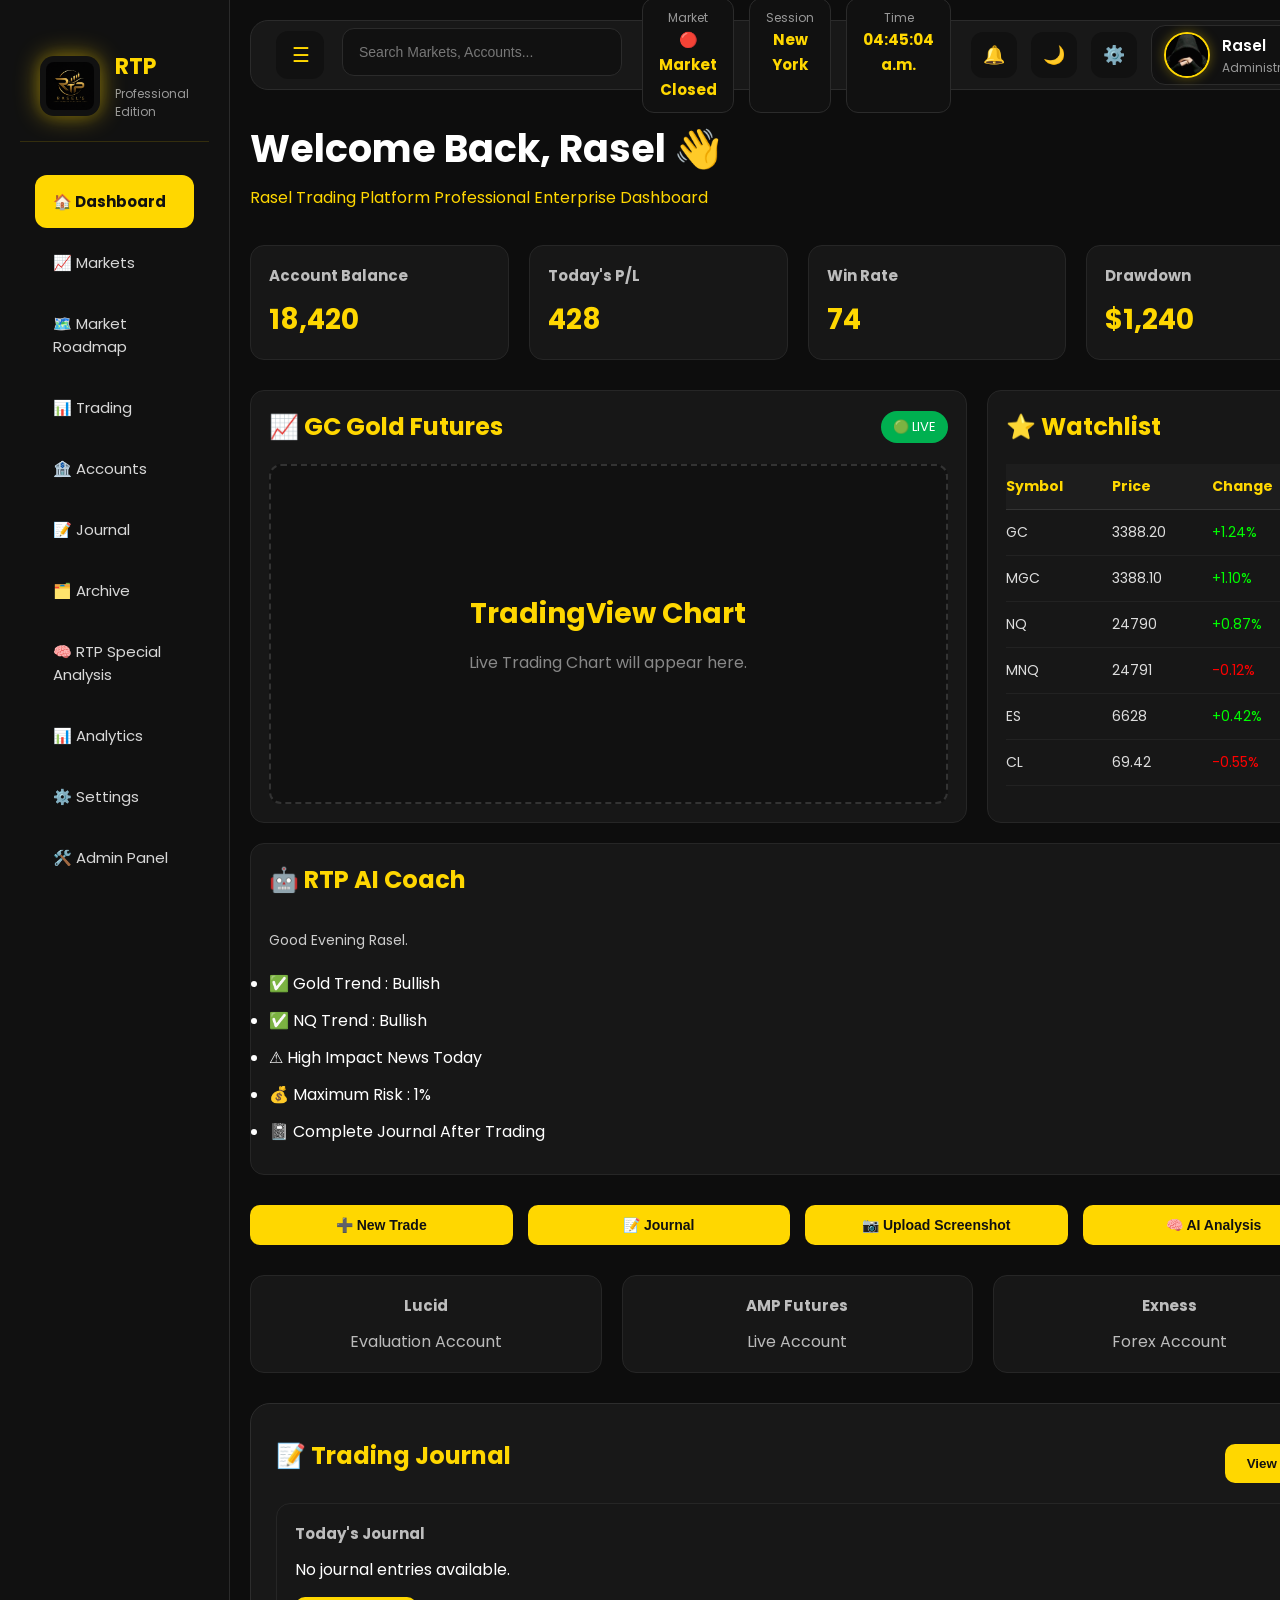
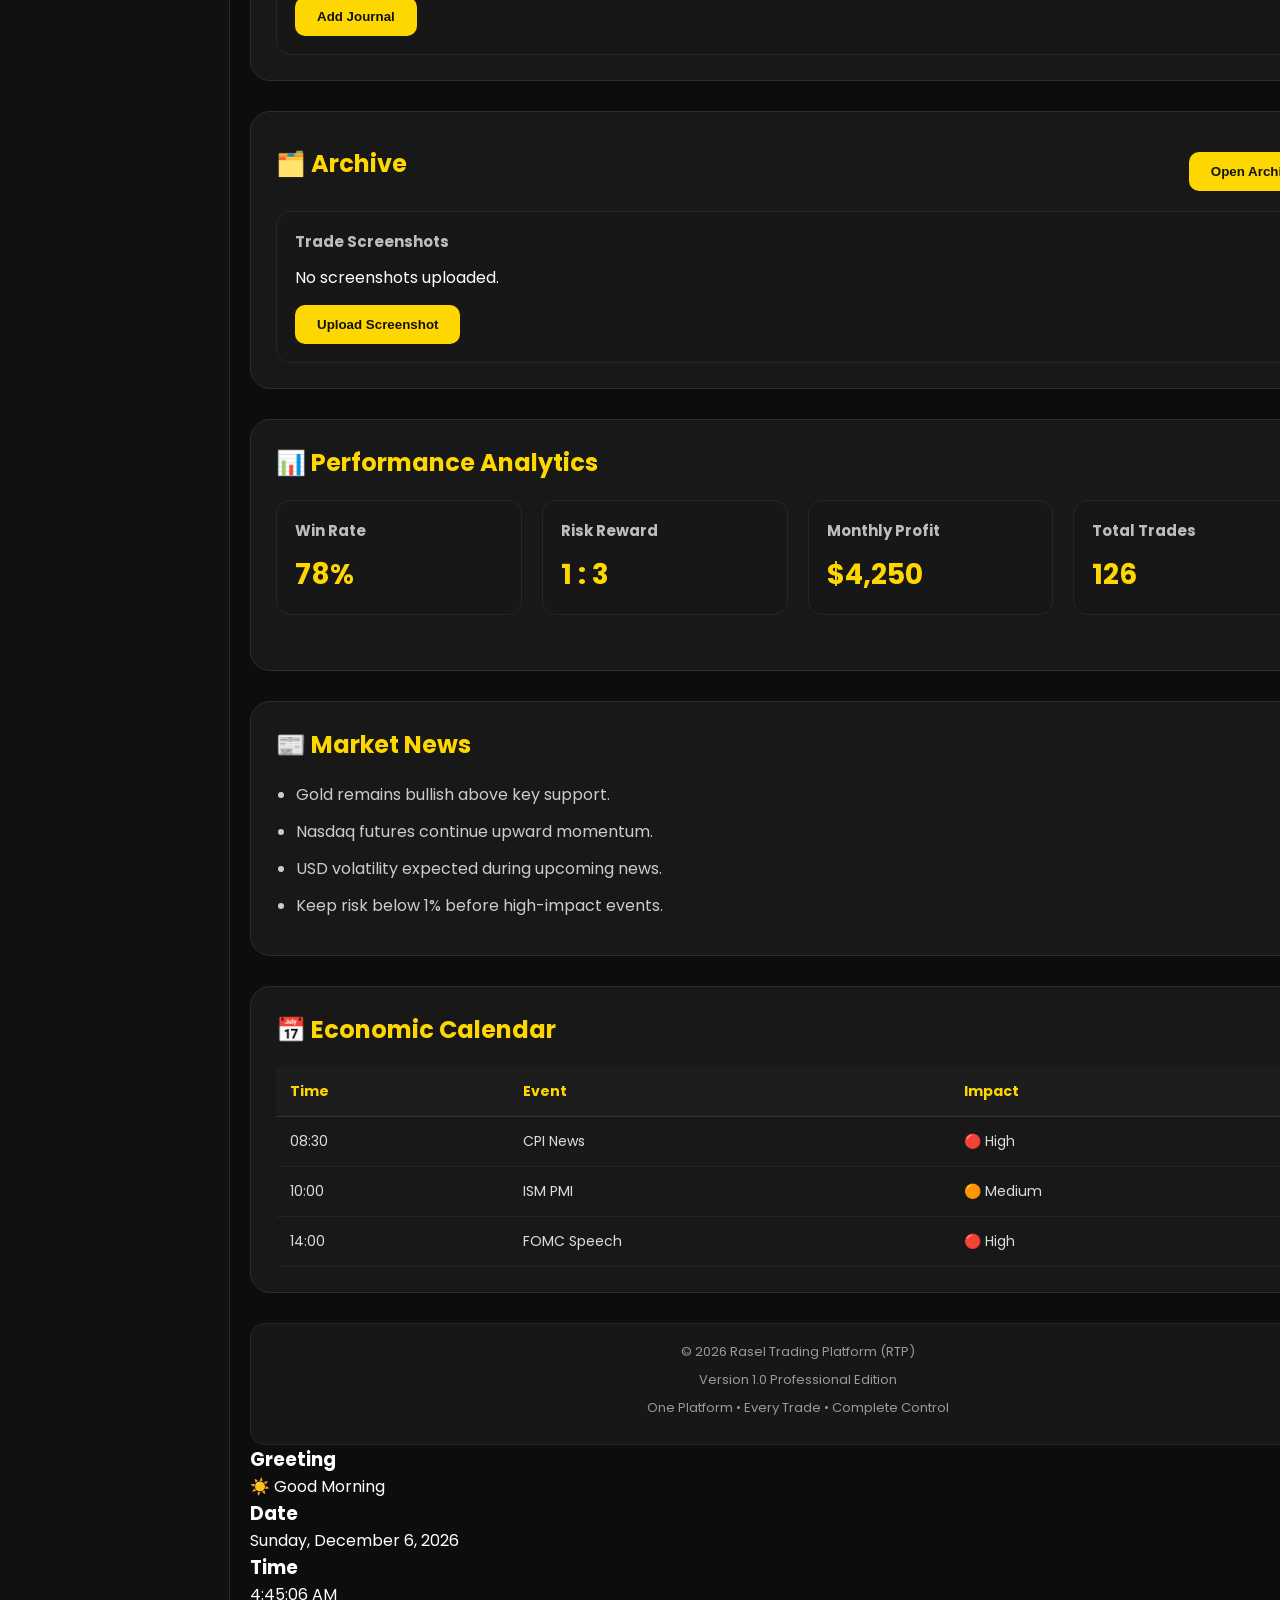
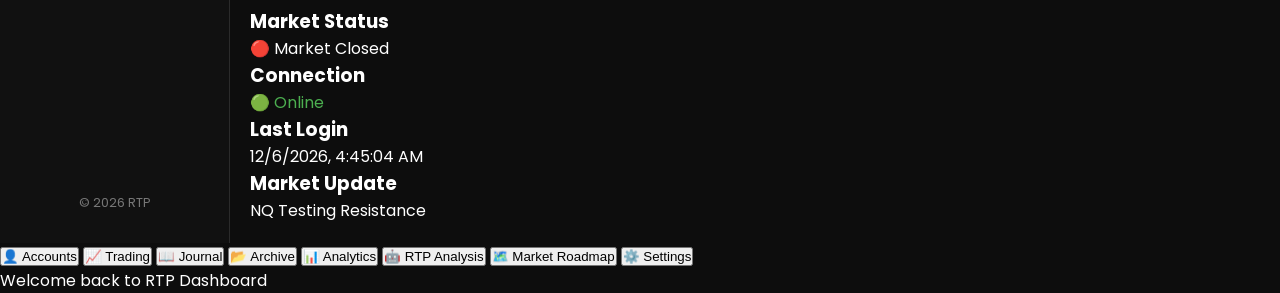
==== pages/dashboard.html @ 428b25da "Initial commit" ====
<!DOCTYPE html>
<html lang="en">

<head>

<meta charset="UTF-8">

<meta name="viewport" content="width=device-width, initial-scale=1.0">

<title>RTP Dashboard</title>

<link rel="stylesheet" href="../css/dashboard.css">

<link rel="preconnect" href="https://fonts.googleapis.com">

<link rel="preconnect" href="https://fonts.gstatic.com" crossorigin>

<link href="https://fonts.googleapis.com/css2?family=Poppins:wght@300;400;500;600;700&display=swap" rel="stylesheet">

</head>

<body>

<div class="container">

<!-- ===========================
     SIDEBAR
=========================== -->

<aside class="sidebar">

<div class="logo">

    <img class="logo-image" src="../images/logo.png" alt="RTP Logo">

    <div class="logo-text">

        <h2>RTP</h2>

        <p>Professional Edition</p>

    </div>

</div>

<ul class="menu">

    <li class="active">
        <a href="dashboard.html">🏠 Dashboard</a>
    </li>

    <li>
        <a href="trading.html">📈 Markets</a>
    </li>

    <li>
        <a href="market-roadmap.html">🗺️ Market Roadmap</a>
    </li>

    <li>
        <a href="trading.html">📊 Trading</a>
    </li>

    <li>
        <a href="accounts.html">🏦 Accounts</a>
    </li>

    <li>
        <a href="journal.html">📝 Journal</a>
    </li>
<li>
    <a href="archive.html">🗂️ Archive</a>
</li>

<li>
    <a href="rtp-analysis.html">🧠 RTP Special Analysis</a>
</li>

<li>
    <a href="analytics.html">📊 Analytics</a>
</li>

<li>
    <a href="settings.html">⚙️ Settings</a>
</li>

<li>
    <a href="admin.html">🛠️ Admin Panel</a>
</li>

</ul>

<div class="sidebar-footer">
    <p>© 2026 RTP</p>
</div>

</aside>

<!-- ===========================
     MAIN CONTENT
=========================== -->

<main class="main-content">

<header class="topbar">

    <div class="top-left">

        <button class="menu-btn">
            ☰
        </button>

        <div class="search">
            <input
                type="text"
                placeholder="Search Markets, Accounts...">
        </div>

    </div>

    <div class="status-bar">

        <div class="status-card">

            <span>Market</span>

            <strong id="market-status">
                🟢 Market Open
            </strong>

        </div>

        <div class="status-card">

            <span>Session</span>

            <strong>
                New York
            </strong>

        </div>

        <div class="status-card">

            <span>Time</span>

            <strong id="currentTime">
                00:00:00
            </strong>

        </div>

    </div>

    <div class="top-right">

        <button class="icon-btn" id="notificationBtn" title="Notifications">
            🔔
        </button>

        <button class="icon-btn" id="themeBtn" title="Theme">
            🌙
        </button>

        <button class="icon-btn" id="settingsBtn" title="Settings">
            ⚙️
        </button>

        <div class="profile-box">

            <img src="../images/profile.png" alt="Profile">

            <div class="profile-info">

                <h4>Rasel</h4>

                <small>Administrator</small>

            </div>

        </div>

    </div>

</header>


<section class="welcome">

<h1>

Welcome Back, Rasel 👋

</h1>

<p>

Rasel Trading Platform

Professional Enterprise Dashboard

</p>

</section>

<section class="cards">

<div class="card">

<h3>

Account Balance

</h3>

<h2 id="profitCounter">

50000

</h2>

</div>

<div class="card">

<h3>

Today's P/L

</h3>

<h2 id="tradeCounter">

320

</h2>

</div>

<div class="card">

<h3>

Win Rate

</h3>

<h2 id="winCounter">

78

</h2>

</h2>

</div>

<div class="card">

<h3>

Drawdown

</h3>

<h2>

$1,240

</h2>

</div>

</section>



<!-- ==========================================
     Dashboard Grid
========================================== -->

<section class="dashboard-grid">

    <!-- Trading Chart -->

    <div class="chart-box">

        <div class="box-header">

            <h2>📈 GC Gold Futures</h2>

            <span class="live">

                🟢 LIVE

            </span>

        </div>

        <div class="chart-placeholder">

            <h3>

                TradingView Chart

            </h3>

            <p>

                Live Trading Chart will appear here.

            </p>

        </div>

    </div>



    <!-- Watchlist -->

    <div class="watchlist">

        <div class="box-header">

            <h2>

                ⭐ Watchlist

            </h2>

        </div>

        <table>

            <tr>

                <th>Symbol</th>

                <th>Price</th>

                <th>Change</th>

            </tr>

            <tr>

                <td>GC</td>

                <td>3388.20</td>

                <td style="color:lime;">+1.24%</td>

            </tr>

            <tr>

                <td>MGC</td>

                <td>3388.10</td>

                <td style="color:lime;">+1.10%</td>

            </tr>

            <tr>

                <td>NQ</td>

                <td>24790</td>

                <td style="color:lime;">+0.87%</td>

            </tr>

            <tr>

                <td>MNQ</td>

                <td>24791</td>

                <td style="color:red;">-0.12%</td>

            </tr>

            <tr>

                <td>ES</td>

                <td>6628</td>

                <td style="color:lime;">+0.42%</td>

            </tr>

            <tr>

                <td>CL</td>

                <td>69.42</td>

                <td style="color:red;">-0.55%</td>

            </tr>

        </table>

    </div>

</section>



<!-- ==========================================
     RTP AI Coach
========================================== -->

<section class="ai-panel">

<div class="box-header">

<h2>

🤖 RTP AI Coach

</h2>

</div>

<p>

Good Evening Rasel.

</p>

<ul>

<li>✅ Gold Trend : Bullish</li>

<li>✅ NQ Trend : Bullish</li>

<li>⚠ High Impact News Today</li>

<li>💰 Maximum Risk : 1%</li>

<li>📓 Complete Journal After Trading</li>

</ul>

</section>



<!-- ==========================================
     Quick Actions
========================================== -->

<section class="quick-actions">

<button>

➕ New Trade

</button>

<button>

📝 Journal

</button>

<button>

📷 Upload Screenshot

</button>

<button>

🧠 AI Analysis

</button>

</section>



<!-- ==========================================
     Accounts Overview
========================================== -->

<section class="accounts-overview">

<div class="card">

<h3>

Lucid

</h3>

<p>

Evaluation Account

</p>

</div>

<div class="card">

<h3>

AMP Futures

</h3>

<p>

Live Account

</p>

</div>

<div class="card">

<h3>

Exness

</h3>

<p>

Forex Account

</p>

</div>

</section>



<!-- ==========================================
     Journal Preview
========================================== -->

<section class="journal-section">

    <div class="box-header">

        <h2>📝 Trading Journal</h2>

        <button>View All</button>

    </div>

    <div class="card">

        <h3>Today's Journal</h3>

        <p>No journal entries available.</p>

        <button>Add Journal</button>

    </div>

</section>

<!-- ==========================================
     Archive Preview
========================================== -->

<section class="archive-section">

    <div class="box-header">

        <h2>🗂️ Archive</h2>

        <button>Open Archive</button>

    </div>

    <div class="card">

        <h3>Trade Screenshots</h3>

        <p>No screenshots uploaded.</p>

        <button>Upload Screenshot</button>

    </div>

</section>

<!-- ==========================================
     Analytics
========================================== -->

<section class="analytics-section">

    <div class="box-header">

        <h2>📊 Performance Analytics</h2>

    </div>

    <div class="cards">

        <div class="card">

            <h3>Win Rate</h3>

            <h2>78%</h2>

        </div>

        <div class="card">

            <h3>Risk Reward</h3>

            <h2>1 : 3</h2>

        </div>

        <div class="card">

            <h3>Monthly Profit</h3>

            <h2>$4,250</h2>

        </div>

        <div class="card">

            <h3>Total Trades</h3>

            <h2>126</h2>

        </div>

    </div>

</section>

<!-- ==========================================
     Market News
========================================== -->

<section class="news-section">

    <div class="box-header">

        <h2>📰 Market News</h2>

    </div>

    <ul>

        <li>Gold remains bullish above key support.</li>

        <li>Nasdaq futures continue upward momentum.</li>

        <li>USD volatility expected during upcoming news.</li>

        <li>Keep risk below 1% before high-impact events.</li>

    </ul>

</section>

<!-- ==========================================
     Economic Calendar
========================================== -->

<section class="calendar-section">

    <div class="box-header">

        <h2>📅 Economic Calendar</h2>

    </div>

    <table>

        <tr>
            <th>Time</th>
            <th>Event</th>
            <th>Impact</th>
        </tr>

        <tr>
            <td>08:30</td>
            <td>CPI News</td>
            <td>🔴 High</td>
        </tr>

        <tr>
            <td>10:00</td>
            <td>ISM PMI</td>
            <td>🟠 Medium</td>
        </tr>

        <tr>
            <td>14:00</td>
            <td>FOMC Speech</td>
            <td>🔴 High</td>
        </tr>

    </table>

</section>

<!-- ==========================================
     Footer
========================================== -->

<footer class="footer">

    <p>

        © 2026 Rasel Trading Platform (RTP)

    </p>

    <p>

        Version 1.0 Professional Edition

    </p>

    <p>

        One Platform • Every Trade • Complete Control

    </p>

</footer>
<!-- ==========================================
Dashboard Information
========================================== -->

<section class="dashboard-info">

    <div class="info-card">
        <h3>Greeting</h3>
        <span id="greeting"></span>
    </div>

    <div class="info-card">
        <h3>Date</h3>
        <span id="liveDate"></span>
    </div>

    <div class="info-card">
        <h3>Time</h3>
        <span id="liveTime"></span>
    </div>

    <div class="info-card">
        <h3>Market Status</h3>
        <span id="marketStatus"></span>
    </div>

    <div class="info-card">
        <h3>Connection</h3>
        <span id="connectionStatus"></span>
    </div>

    <div class="info-card">
        <h3>Last Login</h3>
        <span id="lastLogin"></span>
    </div>

    <div class="info-card">
        <h3>Market Update</h3>
        <span id="marketMessage"></span>
    </div>

</section>



</main>

</div>

<!-- ==========================================
     STEP 21A
     Quick Navigation Buttons
========================================== -->

<section class="quick-navigation">

    <button onclick="location.href='accounts.html'">
        👤 Accounts
    </button>

    <button onclick="location.href='trading.html'">
        📈 Trading
    </button>

    <button onclick="location.href='journal.html'">
        📖 Journal
    </button>

    <button onclick="location.href='archive.html'">
        📂 Archive
    </button>

    <button onclick="location.href='analytics.html'">
        📊 Analytics
    </button>

    <button onclick="location.href='rtp-analysis.html'">
        🤖 RTP Analysis
    </button>

    <button onclick="location.href='market-roadmap.html'">
        🗺️ Market Roadmap
    </button>

    <button onclick="location.href='settings.html'">
        ⚙️ Settings
    </button>

</section>

<script src="../js/dashboard.js"></script>

</body>

</html>
---- css/dashboard.css ----
/* ===========================================================
   RTP v1.0 Professional Dashboard
   Black & Gold Theme
   =========================================================== */

*{
    margin:0;
    padding:0;
    box-sizing:border-box;
}

body{

    font-family:'Poppins',sans-serif;

    background:#0d0d0d;

    color:#ffffff;

}

/* ===================================
Container
=================================== */

.container{

    display:flex;

    min-height:100vh;

}

/* ===================================
Sidebar
=================================== */

.sidebar{

    width:280px;

    background:#111111;

    border-right:1px solid #222;

    padding:30px 20px;

    display:flex;

    flex-direction:column;

}

.logo{
    display:flex;
    align-items:center;
    gap:14px;
    padding:18px 20px;
    margin-bottom:35px;
    border-bottom:1px solid #242424;
}

.logo-image{
    width:56px;
    height:56px;
    object-fit:contain;
    border-radius:12px;
    background:#111;
    padding:6px;
    box-shadow:0 0 15px rgba(255,215,0,.15);
}

.logo-text h2{
    margin:0;
    color:#FFD700;
    font-size:22px;
    font-weight:700;
}

.logo-text p{
    margin-top:2px;
    color:#9b9b9b;
    font-size:12px;
}

.menu{

    list-style:none;

}

.menu li{

    margin-bottom:12px;

}

.menu li a{

    display:flex;

    align-items:center;

    text-decoration:none;

    color:#d8d8d8;

    padding:15px 18px;

    border-radius:12px;

    transition:.3s;

    font-size:15px;

}

.menu li a:hover{

    background:#FFD700;

    color:#111;

}

.menu .active a{

    background:#FFD700;

    color:#111;

    font-weight:bold;

}

.sidebar-footer{

    margin-top:auto;

    text-align:center;

    color:#777;

    font-size:13px;

}

/* ===================================
Main
=================================== */

.main-content{

    flex:1;

    padding:30px;

}

/* ===================================
Professional Topbar
=================================== */

.topbar{

    display:flex;

    justify-content:space-between;

    align-items:center;

    background:#181818;

    padding:20px;

    border-radius:18px;

    margin-bottom:35px;

    border:1px solid #2d2d2d;

}

.top-left{

    display:flex;

    align-items:center;

    gap:18px;

}

.menu-btn{

    background:#FFD700;

    color:#111;

    border:none;

    padding:12px 16px;

    border-radius:10px;

    cursor:pointer;

    font-size:18px;

}

.search input{

    width:340px;

    padding:14px;

    border:none;

    outline:none;

    background:#111111;

    color:white;

    border-radius:12px;

}

.search input::placeholder{

    color:#777;

}

/* ===================================
Status Bar
=================================== */

.status-bar{

    display:flex;

    gap:18px;

}

.status-card{

    background:#101010;

    border:1px solid #2b2b2b;

    border-radius:12px;

    padding:12px 20px;

    text-align:center;

}

.status-card span{

    display:block;

    color:#888;

    font-size:12px;

}

.status-card strong{

    color:#FFD700;

    font-size:16px;

}

/* ==========================================
   Top Right
========================================== */

.top-right{
    display:flex;
    align-items:center;
    justify-content:flex-end;
    gap:16px;
    flex-wrap:nowrap;
}

/* ==========================================
   Live Clock
========================================== */

.live-clock{
    display:flex;
    flex-direction:column;
    align-items:flex-end;
    margin-right:12px;
    min-width:140px;
}

.live-clock h3{
    margin:0;
    color:#FFD700;
    font-size:18px;
    font-weight:700;
    line-height:1.2;
}

.live-clock small{
    margin-top:2px;
    color:#9b9b9b;
    font-size:11px;
}

/* ==========================================
   Top Icons
========================================== */

.icon-btn{
    width:46px;
    height:46px;
    border:none;
    border-radius:12px;
    background:#181818;
    color:#FFD700;
    font-size:18px;
    cursor:pointer;
    transition:.3s ease;
    border:1px solid rgba(255,215,0,.15);
}

.icon-btn:hover{
    background:#FFD700;
    color:#111;
    transform:translateY(-2px);
    box-shadow:0 8px 18px rgba(255,215,0,.25);
}

/* ==========================================
   Profile
========================================== */

.profile-box{
    display:flex;
    align-items:center;
    gap:12px;
    padding:6px 12px;
    border-radius:14px;
    background:#181818;
    border:1px solid rgba(255,215,0,.12);
}

.profile-box img{
    width:48px;
    height:48px;
    object-fit:cover;
    border-radius:50%;
    border:2px solid #FFD700;
    box-shadow:0 0 12px rgba(255,215,0,.35);
}

.profile-box h4{
    margin:0;
    color:#ffffff;
    font-size:15px;
    font-weight:600;
}

.profile-box small{
    display:block;
    margin-top:2px;
    color:#9b9b9b;
    font-size:12px;
}    

/* ===================================
Welcome
=================================== */

.welcome{

    margin-bottom:35px;

}

.welcome h1{

    font-size:38px;

}

.welcome p{

    color:#FFD700;

    margin-top:8px;

}

/* ===================================
Dashboard Cards
=================================== */

.cards{

display:grid;

grid-template-columns:repeat(4,1fr);

gap:20px;

margin-bottom:30px;

}

.card{

background:#181818;

border:1px solid #2c2c2c;

border-radius:18px;

padding:25px;

transition:.3s;

}

.card:hover{

transform:translateY(-6px);

border-color:#FFD700;

box-shadow:0 0 20px rgba(255,215,0,.15);

}

.card h3{

color:#9a9a9a;

font-size:15px;

margin-bottom:12px;

}

.card h2{

font-size:30px;

color:#FFD700;

}

/* ===================================
Dashboard Grid
=================================== */

.dashboard-grid{

display:grid;

grid-template-columns:2fr 1fr;

gap:25px;

margin-bottom:30px;

}

/* ===================================
Chart
=================================== */

.chart-box{

background:#181818;

border-radius:20px;

padding:25px;

border:1px solid #2d2d2d;

}

.box-header{

display:flex;

justify-content:space-between;

align-items:center;

margin-bottom:20px;

}

.box-header h2{

color:#FFD700;

}

.live{

background:#00b050;

padding:6px 12px;

border-radius:20px;

font-size:13px;

}

.chart-placeholder{

height:450px;

border:2px dashed #FFD700;

border-radius:18px;

display:flex;

justify-content:center;

align-items:center;

flex-direction:column;

background:#111111;

}

.chart-placeholder h3{

font-size:28px;

color:#FFD700;

margin-bottom:15px;

}

.chart-placeholder p{

color:#888;

}

/* ===================================
Watchlist
=================================== */

.watchlist{

background:#181818;

border-radius:20px;

padding:25px;

border:1px solid #2d2d2d;

}

.watchlist table{

width:100%;

border-collapse:collapse;

}

.watchlist th{

color:#FFD700;

padding-bottom:15px;

text-align:left;

}

.watchlist td{

padding:14px 0;

border-bottom:1px solid #2d2d2d;

}

/* ===================================
AI Coach
=================================== */

.ai-panel{

background:#181818;

border-radius:20px;

padding:25px;

border:1px solid #2d2d2d;

margin-bottom:30px;

}

.ai-panel p{

margin:18px 0;

color:#cccccc;

}

.ai-panel li{

margin-bottom:12px;

}

/* ===================================
Quick Actions
=================================== */

.quick-actions{

display:grid;

grid-template-columns:repeat(4,1fr);

gap:20px;

margin-bottom:30px;

}

.quick-actions button{

background:#FFD700;

color:#111111;

border:none;

padding:16px;

border-radius:14px;

cursor:pointer;

font-weight:600;

transition:.3s;

}

.quick-actions button:hover{

background:white;

transform:translateY(-5px);

}

/* ===================================
Accounts
=================================== */

.accounts-overview{

display:grid;

grid-template-columns:repeat(3,1fr);

gap:20px;

margin-bottom:30px;

}

.accounts-overview .card{

text-align:center;

}

.accounts-overview h3{

color:#FFD700;

margin-bottom:10px;

}

.accounts-overview p{

color:#bbbbbb;

}



/* ===================================
Journal Section
=================================== */

.journal-section,
.archive-section,
.analytics-section,
.news-section,
.calendar-section{

    background:#181818;
    border:1px solid #2d2d2d;
    border-radius:20px;
    padding:25px;
    margin-bottom:30px;

}

.journal-section .card,
.archive-section .card{

    margin-top:20px;

}

.journal-section button,
.archive-section button{

    background:#FFD700;
    color:#111111;
    border:none;
    padding:12px 22px;
    border-radius:10px;
    cursor:pointer;
    margin-top:15px;
    font-weight:600;
    transition:.3s;

}

.journal-section button:hover,
.archive-section button:hover{

    background:#ffffff;

}

/* ===================================
Analytics
=================================== */

.analytics-section .cards{

    display:grid;
    grid-template-columns:repeat(4,1fr);
    gap:20px;
    margin-top:20px;

}

/* ===================================
News
=================================== */

.news-section ul{

    margin-top:20px;
    padding-left:20px;

}

.news-section li{

    margin-bottom:12px;
    color:#cccccc;

}

/* ===================================
Economic Calendar
=================================== */

.calendar-section table{

    width:100%;
    border-collapse:collapse;
    margin-top:20px;

}

.calendar-section th{

    color:#FFD700;
    text-align:left;
    padding:14px;

}

.calendar-section td{

    padding:14px;
    border-top:1px solid #2d2d2d;
    color:#dddddd;

}

/* ===================================
Footer
=================================== */

.footer{

    margin-top:40px;
    border-top:1px solid #2d2d2d;
    padding:25px;
    text-align:center;
    color:#888888;

}

.footer p{

    margin-bottom:8px;

}

/* ===================================
Hover Effects
=================================== */

.chart-box:hover,
.watchlist:hover,
.ai-panel:hover,
.journal-section:hover,
.archive-section:hover,
.analytics-section:hover,
.news-section:hover,
.calendar-section:hover{

    border-color:#FFD700;
    transition:.3s;

}

/* ===================================
Scrollbar
=================================== */

::-webkit-scrollbar{

    width:8px;

}

::-webkit-scrollbar-track{

    background:#111111;

}

::-webkit-scrollbar-thumb{

    background:#FFD700;
    border-radius:20px;

}

/* ===================================
Responsive
=================================== */

@media(max-width:1200px){

.cards{

grid-template-columns:repeat(2,1fr);

}

.analytics-section .cards{

grid-template-columns:repeat(2,1fr);

}

.accounts-overview{

grid-template-columns:repeat(2,1fr);

}

.quick-actions{

grid-template-columns:repeat(2,1fr);

}

}

@media(max-width:900px){

.sidebar{

width:90px;

}

.logo h2,
.logo p{

display:none;

}

.dashboard-grid{

grid-template-columns:1fr;

}

.search input{

width:220px;

}

.status-bar{

display:none;

}

}

@media(max-width:768px){

.cards{

grid-template-columns:1fr;

}

.analytics-section .cards{

grid-template-columns:1fr;

}

.accounts-overview{

grid-template-columns:1fr;

}

.quick-actions{

grid-template-columns:1fr;

}

.topbar{

flex-direction:column;
align-items:flex-start;
gap:20px;

}

.search input{

width:100%;

}

.main-content{

padding:20px;

}

}




/* ==========================================
   RTP Dashboard CSS
   Version: 1.0
========================================== */

*{
    margin:0;
    padding:0;
    box-sizing:border-box;
}

body{

    font-family:'Poppins',sans-serif;
    background:#0d0d0d;
    color:#ffffff;

}

.container{

    display:flex;
    min-height:100vh;

}

/* ==========================================
   Sidebar
========================================== */

.sidebar{

    width:230px;
    background:#111111;
    border-right:1px solid #2b2b2b;

    display:flex;
    flex-direction:column;

}

.logo{

    padding:25px 20px;
    display:flex;
    align-items:center;
    gap:15px;

    border-bottom:1px solid #222;

}

.logo img{

    width:48px;
    height:48px;

}

.logo h2{

    color:#FFD700;
    font-size:22px;

}

.logo p{

    color:#999;
    font-size:12px;

}

/* ==========================================
   Menu
========================================== */

.menu{

    list-style:none;
    padding:15px;

}

.menu li{

    margin-bottom:8px;

}

.menu a{

    display:block;

    text-decoration:none;

    color:#ddd;

    padding:12px 15px;

    border-radius:10px;

    transition:.3s;

    font-size:15px;

}

.menu a:hover{

    background:#FFD700;
    color:#111;

}

.menu .active a{

    background:#FFD700;
    color:#111;
    font-weight:600;

}

/* ==========================================
   Main Content
========================================== */

.main-content{

    flex:1;

    padding:20px;

}

/* ==========================================
   Topbar
========================================== */

.topbar{

    height:70px;

    background:#171717;

    border:1px solid #242424;

    border-radius:14px;

    padding:0 25px;

    display:flex;

    justify-content:space-between;

    align-items:center;

    margin-bottom:20px;

}

.topbar h1{

    font-size:26px;

    color:#FFD700;

}

.topbar > button{

    background:#FFD700;

    color:#111;

    border:none;

    padding:10px 18px;

    border-radius:10px;

    cursor:pointer;

    font-weight:600;

}

/* ==========================================
   Dashboard Cards
========================================== */

.dashboard-cards{

    display:grid;

    grid-template-columns:repeat(auto-fit,minmax(220px,1fr));

    gap:18px;

    margin-bottom:20px;

}

.card{

    background:#171717;

    border:1px solid #262626;

    border-radius:14px;

    padding:18px;

    transition:.3s;

}

.card:hover{

    transform:translateY(-4px);

    border-color:#FFD700;

    box-shadow:0 8px 20px rgba(255,215,0,.15);

}

.card h3{

    font-size:15px;

    color:#bdbdbd;

    margin-bottom:12px;

}

.card h2{

    font-size:28px;

    color:#FFD700;

    font-weight:700;

}

/* ==========================================
   Dashboard Grid
========================================== */

.dashboard-grid{

    display:grid;

    grid-template-columns:2fr 1fr;

    gap:20px;

    margin-bottom:20px;

}

/* ==========================================
   Chart
========================================== */

.chart-box{

    background:#171717;

    border:1px solid #262626;

    border-radius:14px;

    padding:18px;

}

.chart-placeholder{

    height:340px;

    display:flex;

    justify-content:center;

    align-items:center;

    flex-direction:column;

    border:2px dashed #333;

    border-radius:12px;

    color:#888;

}

.chart-placeholder h2{

    color:#FFD700;

    margin-bottom:10px;

}

/* ==========================================
   Watchlist
========================================== */

.watchlist{

    background:#171717;

    border:1px solid #262626;

    border-radius:14px;

    padding:18px;

}

.watchlist table{

    width:100%;

    border-collapse:collapse;

}

.watchlist th{

    text-align:left;

    color:#FFD700;

    padding:12px 0;

    border-bottom:1px solid #333;

    font-size:14px;

}

.watchlist td{

    padding:12px 0;

    border-bottom:1px solid #222;

    font-size:14px;

}

/* ==========================================
   AI Coach
========================================== */

.ai-panel{

    background:#171717;

    border:1px solid #262626;

    border-radius:14px;

    padding:18px;

    margin-top:20px;

}

.ai-panel h2{

    color:#FFD700;

    margin-bottom:12px;

}

.ai-panel p{

    color:#cccccc;

    line-height:1.7;

    font-size:14px;

}

/* ==========================================
   Quick Actions
========================================== */

.quick-actions{

    display:grid;

    grid-template-columns:repeat(4,1fr);

    gap:15px;

    margin-top:20px;

}

.quick-actions button{

    background:#FFD700;

    color:#111;

    border:none;

    border-radius:10px;

    padding:12px;

    font-size:14px;

    font-weight:600;

    cursor:pointer;

    transition:.3s;

}

.quick-actions button:hover{

    background:#ffca28;

    transform:translateY(-2px);

}



/* ==========================================
   Footer
========================================== */

.footer{

    margin-top:25px;

    padding:18px;

    background:#171717;

    border:1px solid #262626;

    border-radius:14px;

    text-align:center;

    color:#999;

    font-size:13px;

}

/* ==========================================
   Tables
========================================== */

table{

    width:100%;

    border-collapse:collapse;

}

table th{

    background:#1d1d1d;

    color:#FFD700;

    padding:12px;

    text-align:left;

    font-size:14px;

    border-bottom:1px solid #333;

}

table td{

    padding:12px;

    border-bottom:1px solid #222;

    color:#dddddd;

    font-size:14px;

}

/* ==========================================
   Form Elements
========================================== */

input,
select,
textarea{

    width:100%;

    padding:12px;

    margin-top:8px;

    margin-bottom:15px;

    background:#111111;

    border:1px solid #333;

    border-radius:10px;

    color:#ffffff;

    font-size:14px;

}

input:focus,
select:focus,
textarea:focus{

    outline:none;

    border-color:#FFD700;

}

/* ==========================================
   Buttons
========================================== */

button{

    transition:.3s ease;

}

button:hover{

    transform:translateY(-2px);

    opacity:.95;

}

/* ==========================================
   Custom Scrollbar
========================================== */

::-webkit-scrollbar{

    width:10px;

}

::-webkit-scrollbar-track{

    background:#111111;

}

::-webkit-scrollbar-thumb{

    background:#FFD700;

    border-radius:10px;

}

::-webkit-scrollbar-thumb:hover{

    background:#ffca28;

}

/* ==========================================
   Responsive
========================================== */

@media(max-width:1200px){

.dashboard-grid{

grid-template-columns:1fr;

}

.quick-actions{

grid-template-columns:repeat(2,1fr);

}

}

@media(max-width:900px){

.sidebar{

width:80px;

}

.logo h2,
.logo p{

display:none;

}

.menu a{

font-size:13px;

padding:10px;

text-align:center;

}

.topbar{

flex-direction:column;

height:auto;

padding:15px;

gap:15px;

}

.dashboard-cards{

grid-template-columns:repeat(2,1fr);

}

}

@media(max-width:600px){

.dashboard-cards{

grid-template-columns:1fr;

}

.quick-actions{

grid-template-columns:1fr;

}

.main-content{

padding:15px;

}

.topbar h1{

font-size:22px;

}

}

/* ==========================================
   Animation
========================================== */

.card,
.chart-box,
.watchlist,
.ai-panel{

animation:fadeIn .4s ease;

}

@keyframes fadeIn{

from{

opacity:0;

transform:translateY(15px);

}

to{

opacity:1;

transform:translateY(0);

}

}


/* ==========================================
   STEP 22A
   Sidebar Navigation
========================================== */

.menu a{

    display:flex;

    align-items:center;

    gap:12px;

    padding:14px 18px;

    color:#dddddd;

    text-decoration:none;

    border-radius:12px;

    transition:0.3s;

}

.menu a:hover{

    background:#FFD700;

    color:#111111;

    transform:translateX(5px);

}

.menu li.active a{

    background:#FFD700;

    color:#111111;

    font-weight:700;

}



/* ==========================================
   STEP 22A - RTP Logo
========================================== */

.logo {
    display: flex;
    align-items: center;
    gap: 16px;
    padding: 20px;
    margin-bottom: 18px;
    border-bottom: 1px solid rgba(255,215,0,.15);
}

.logo-image {
    width: 64px;
    height: 64px;
    object-fit: contain;
    border-radius: 14px;
    transition: all .35s ease;
    filter: drop-shadow(0 0 12px rgba(255,215,0,.45));
}

.logo-image:hover {
    transform: scale(1.08);
    filter: drop-shadow(0 0 18px rgba(255,215,0,.75));
}

.logo-info h2 {
    margin: 0;
    font-size: 24px;
    font-weight: 700;
    color: #FFD700;
    letter-spacing: 2px;
}

.logo-info p {
    margin-top: 4px;
    margin-bottom: 0;
    font-size: 12px;
    color: #CFCFCF;
    letter-spacing: 2px;
    text-transform: uppercase;
}



/* ===== Logo Size Fix ===== */

.logo {
    display: flex;
    align-items: center;
    gap: 15px;
}

.logo img,
.logo-image {

    width: 60px !important;
    height: 60px !important;

    max-width: 60px !important;
    max-height: 60px !important;

    object-fit: contain;
}


/* ===== Live Clock ===== */

.live-clock{
    text-align:right;
    margin-right:20px;
}

.live-clock h3{
    margin:0;
    color:#FFD700;
    font-size:18px;
    font-weight:700;
}

.live-clock small{
    color:#bdbdbd;
    font-size:12px;
}



/* ==========================================
   Header Redesign v2
========================================== */

.topbar{
    display:flex;
    justify-content:space-between;
    align-items:center;
    gap:20px;
    padding:18px 25px;
    background:#181818;
    border:1px solid #2b2b2b;
    border-radius:18px;
    margin-bottom:30px;
}

.top-left{
    display:flex;
    align-items:center;
    gap:18px;
}

.menu-btn{
    width:48px;
    height:48px;
    border:none;
    border-radius:12px;
    background:#111;
    color:#FFD700;
    font-size:20px;
    cursor:pointer;
}

.search input{
    width:280px;
    height:48px;
    background:#111;
    border:1px solid #2b2b2b;
    border-radius:12px;
    color:#fff;
    padding:0 16px;
    outline:none;
}

.search input:focus{
    border-color:#FFD700;
}

.status-bar{
    display:flex;
    gap:15px;
}

.status-card{
    background:#111;
    border:1px solid #2b2b2b;
    border-radius:12px;
    padding:10px 16px;
    text-align:center;
}

.status-card span{
    display:block;
    color:#999;
    font-size:12px;
}

.status-card strong{
    color:#FFD700;
    font-size:15px;
}

.top-right{
    display:flex;
    align-items:center;
    gap:14px;
}

.icon-btn{
    width:46px;
    height:46px;
    border:none;
    border-radius:12px;
    background:#111;
    color:#FFD700;
    cursor:pointer;
    transition:.3s;
}

.icon-btn:hover{
    background:#FFD700;
    color:#111;
}

.profile-box{
    display:flex;
    align-items:center;
    gap:12px;
    background:#111;
    border:1px solid #2b2b2b;
    border-radius:14px;
    padding:6px 12px;
}

.profile-box img{
    width:46px;
    height:46px;
    border-radius:50%;
    object-fit:cover;
    border:2px solid #FFD700;
}

.profile-info h4{
    margin:0;
    color:#fff;
    font-size:15px;
}

.profile-info small{
    color:#999;
    font-size:12px;
}
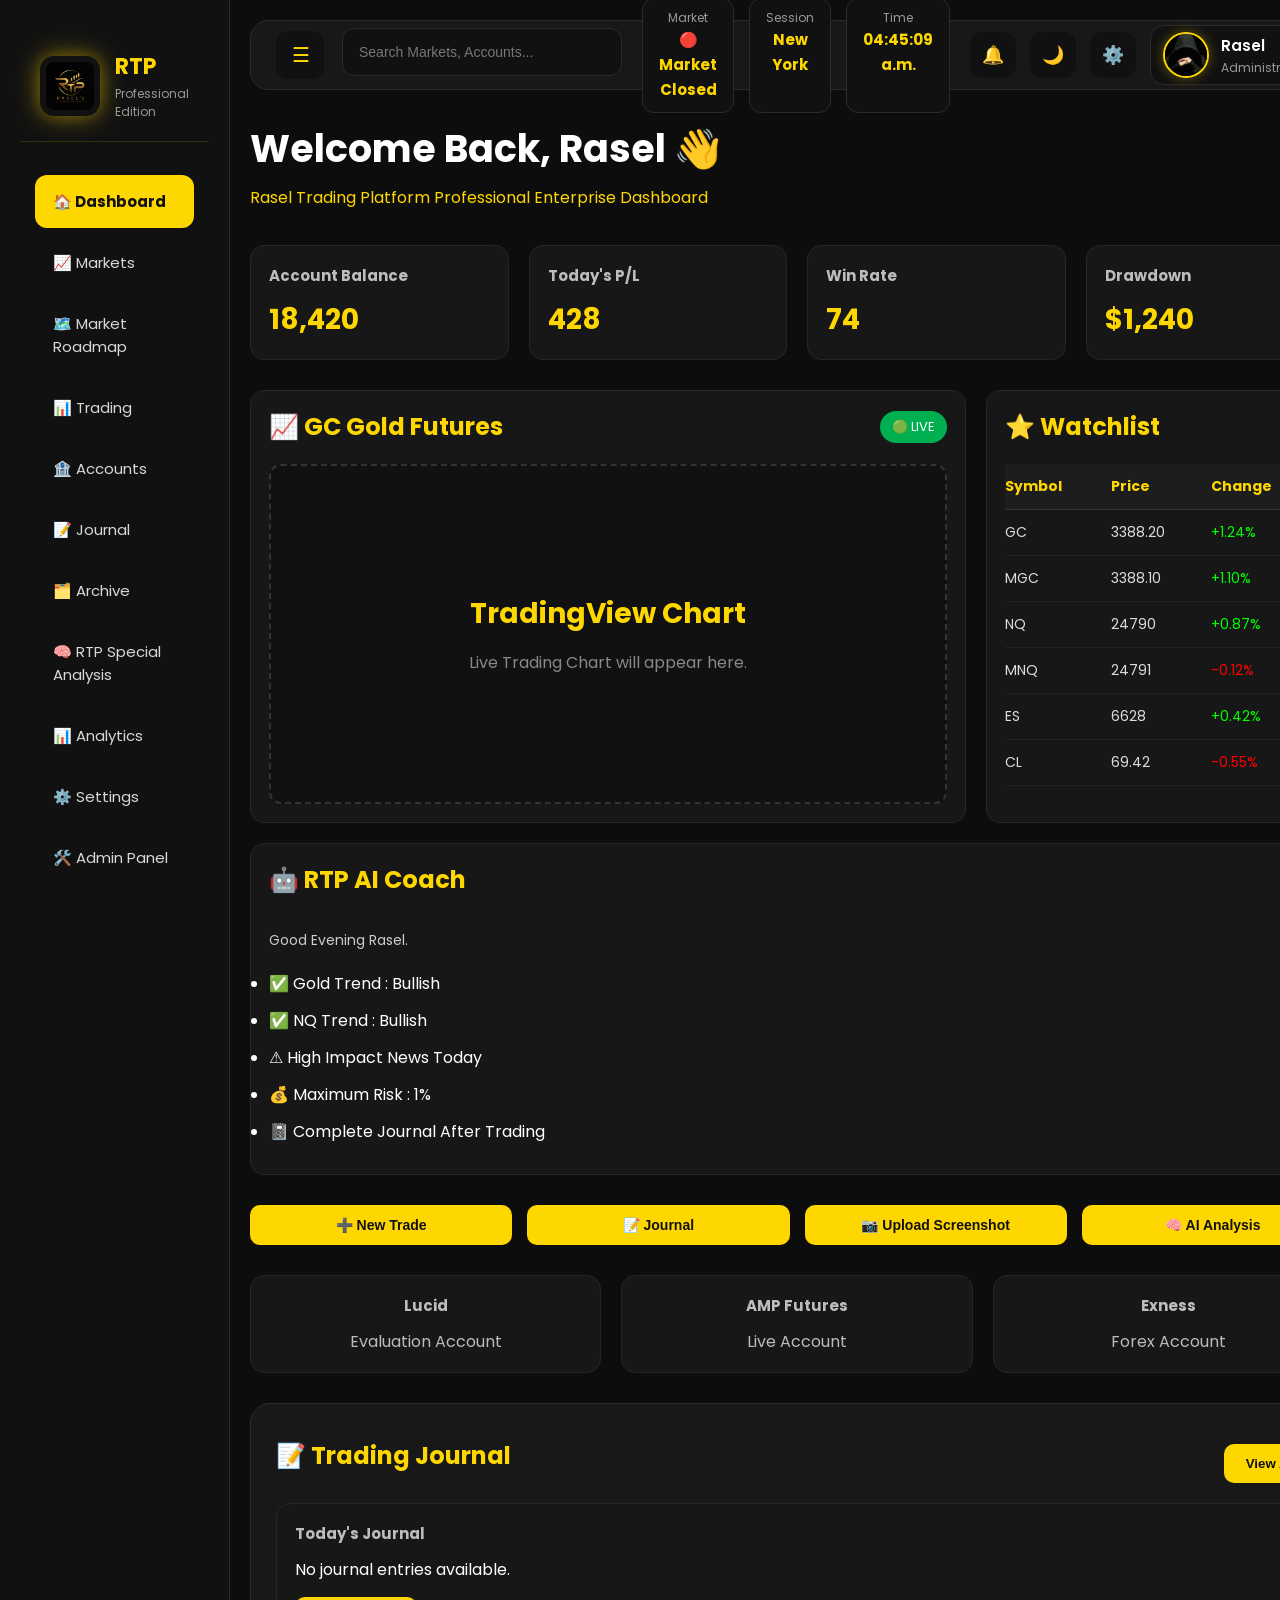
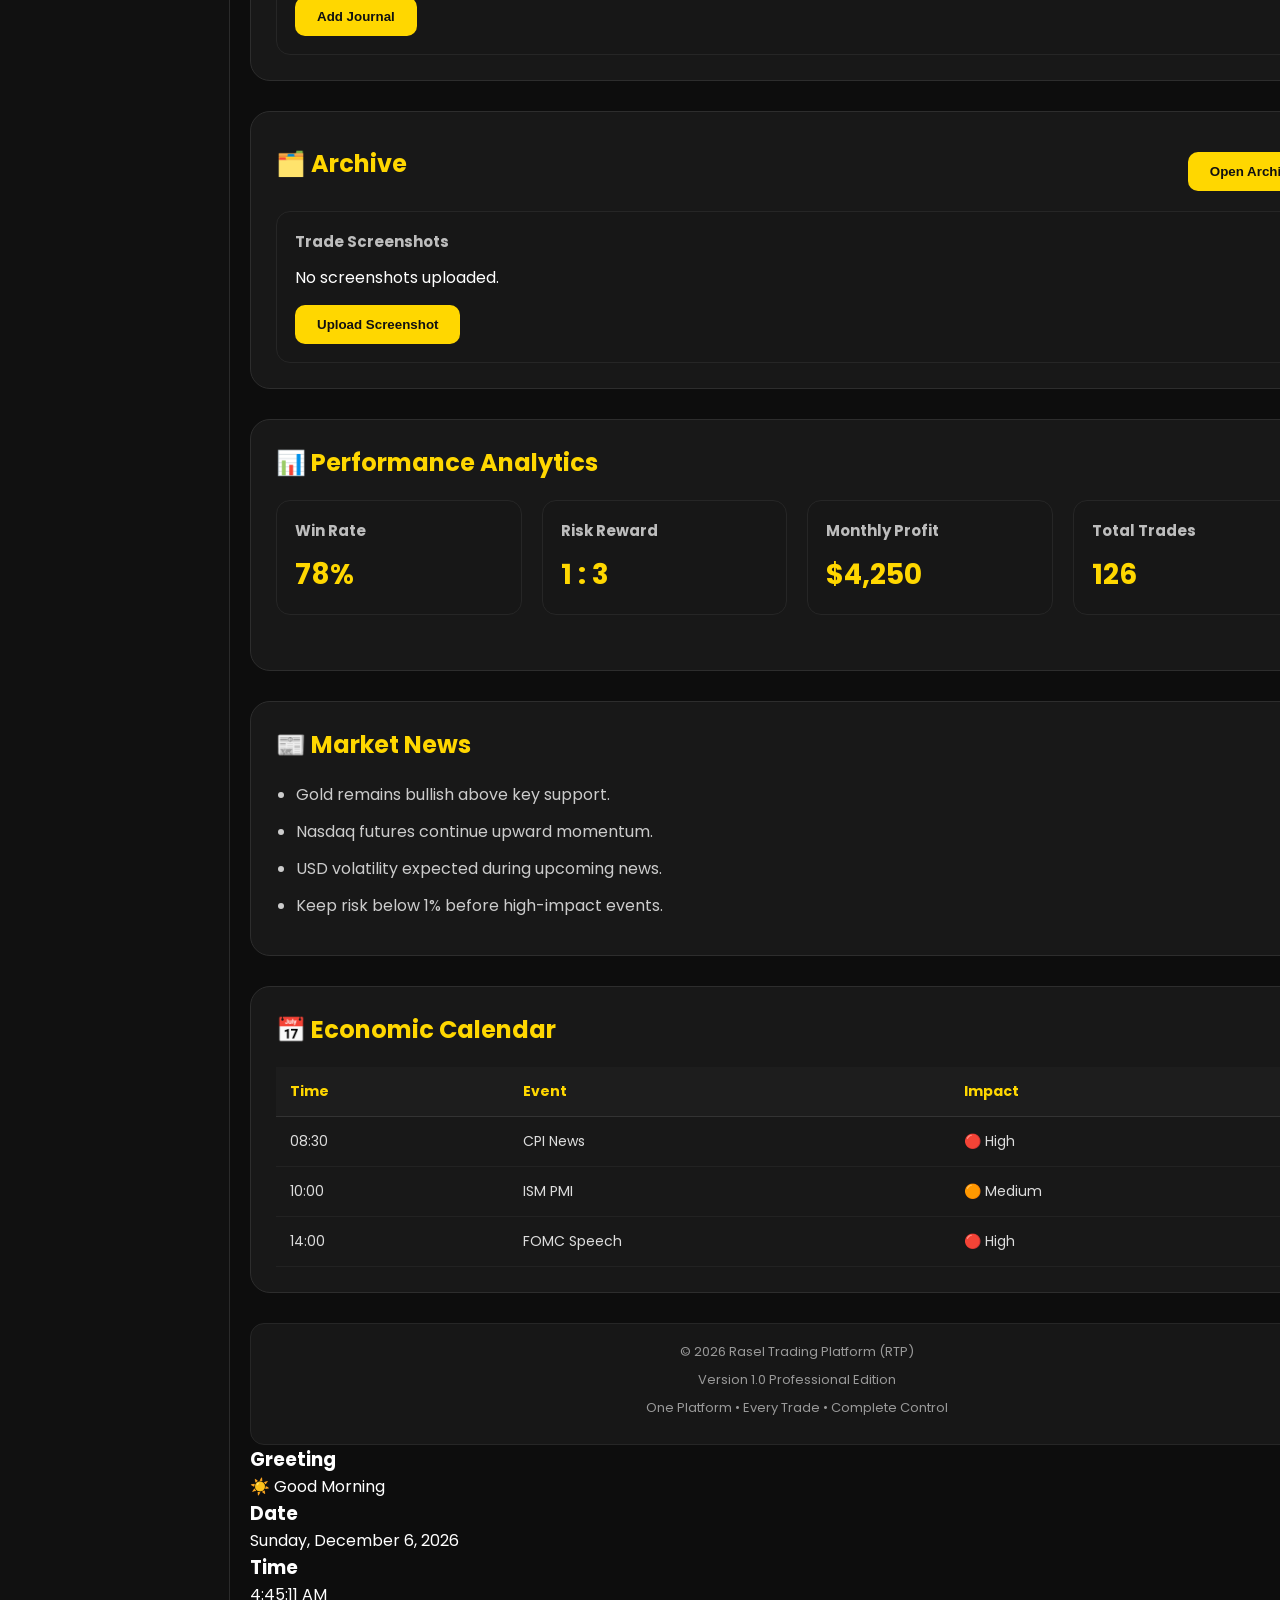
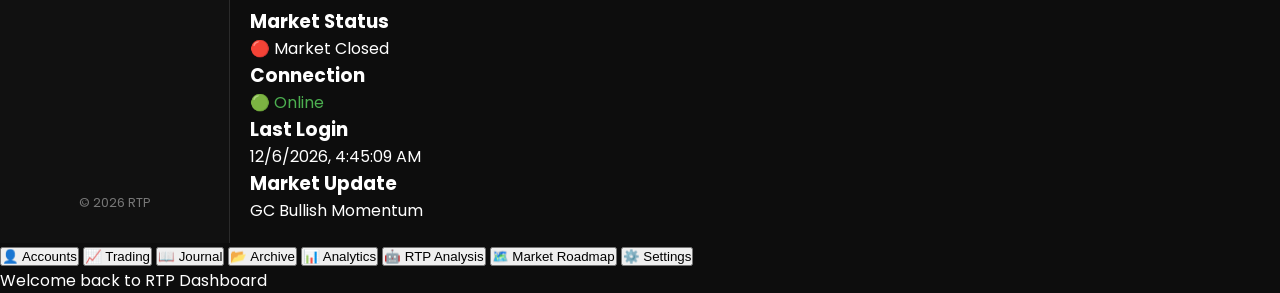
==== commit 6c5586ce: "Add responsive CSS" ====
--- a/pages/dashboard.html
+++ b/pages/dashboard.html
@@ -3,19 +3,21 @@
 
 <head>
 
-<meta charset="UTF-8">
-
-<meta name="viewport" content="width=device-width, initial-scale=1.0">
-
-<title>RTP Dashboard</title>
-
-<link rel="stylesheet" href="../css/dashboard.css">
-
-<link rel="preconnect" href="https://fonts.googleapis.com">
-
-<link rel="preconnect" href="https://fonts.gstatic.com" crossorigin>
-
-<link href="https://fonts.googleapis.com/css2?family=Poppins:wght@300;400;500;600;700&display=swap" rel="stylesheet">
+    <meta charset="UTF-8">
+
+    <meta name="viewport" content="width=device-width, initial-scale=1.0">
+
+    <title>RTP Dashboard</title>
+
+    <link rel="stylesheet" href="../css/dashboard.css">
+
+    <link rel="stylesheet" href="../css/responsive.css">
+
+    <link rel="preconnect" href="https://fonts.googleapis.com">
+
+    <link rel="preconnect" href="https://fonts.gstatic.com" crossorigin>
+
+    <link href="https://fonts.googleapis.com/css2?family=Poppins:wght@300;400;500;600;700&display=swap" rel="stylesheet">
 
 </head>
 
--- a/css/responsive.css
+++ b/css/responsive.css
@@ -0,0 +1,36 @@
+@media only screen and (max-width: 768px) {
+
+    aside,
+    .sidebar,
+    .menu {
+        width: 100% !important;
+    }
+
+    .main-content,
+    .content,
+    .dashboard,
+    .dashboard-container {
+        width: 100% !important;
+        margin-left: 0 !important;
+        padding: 10px !important;
+    }
+
+    .card,
+    .account-card,
+    .stats-card {
+        width: 100% !important;
+        margin-bottom: 15px !important;
+    }
+
+    .account-grid,
+    .cards,
+    .stats-container {
+        display: flex !important;
+        flex-direction: column !important;
+    }
+
+    img {
+        max-width: 100% !important;
+        height: auto !important;
+    }
+}
